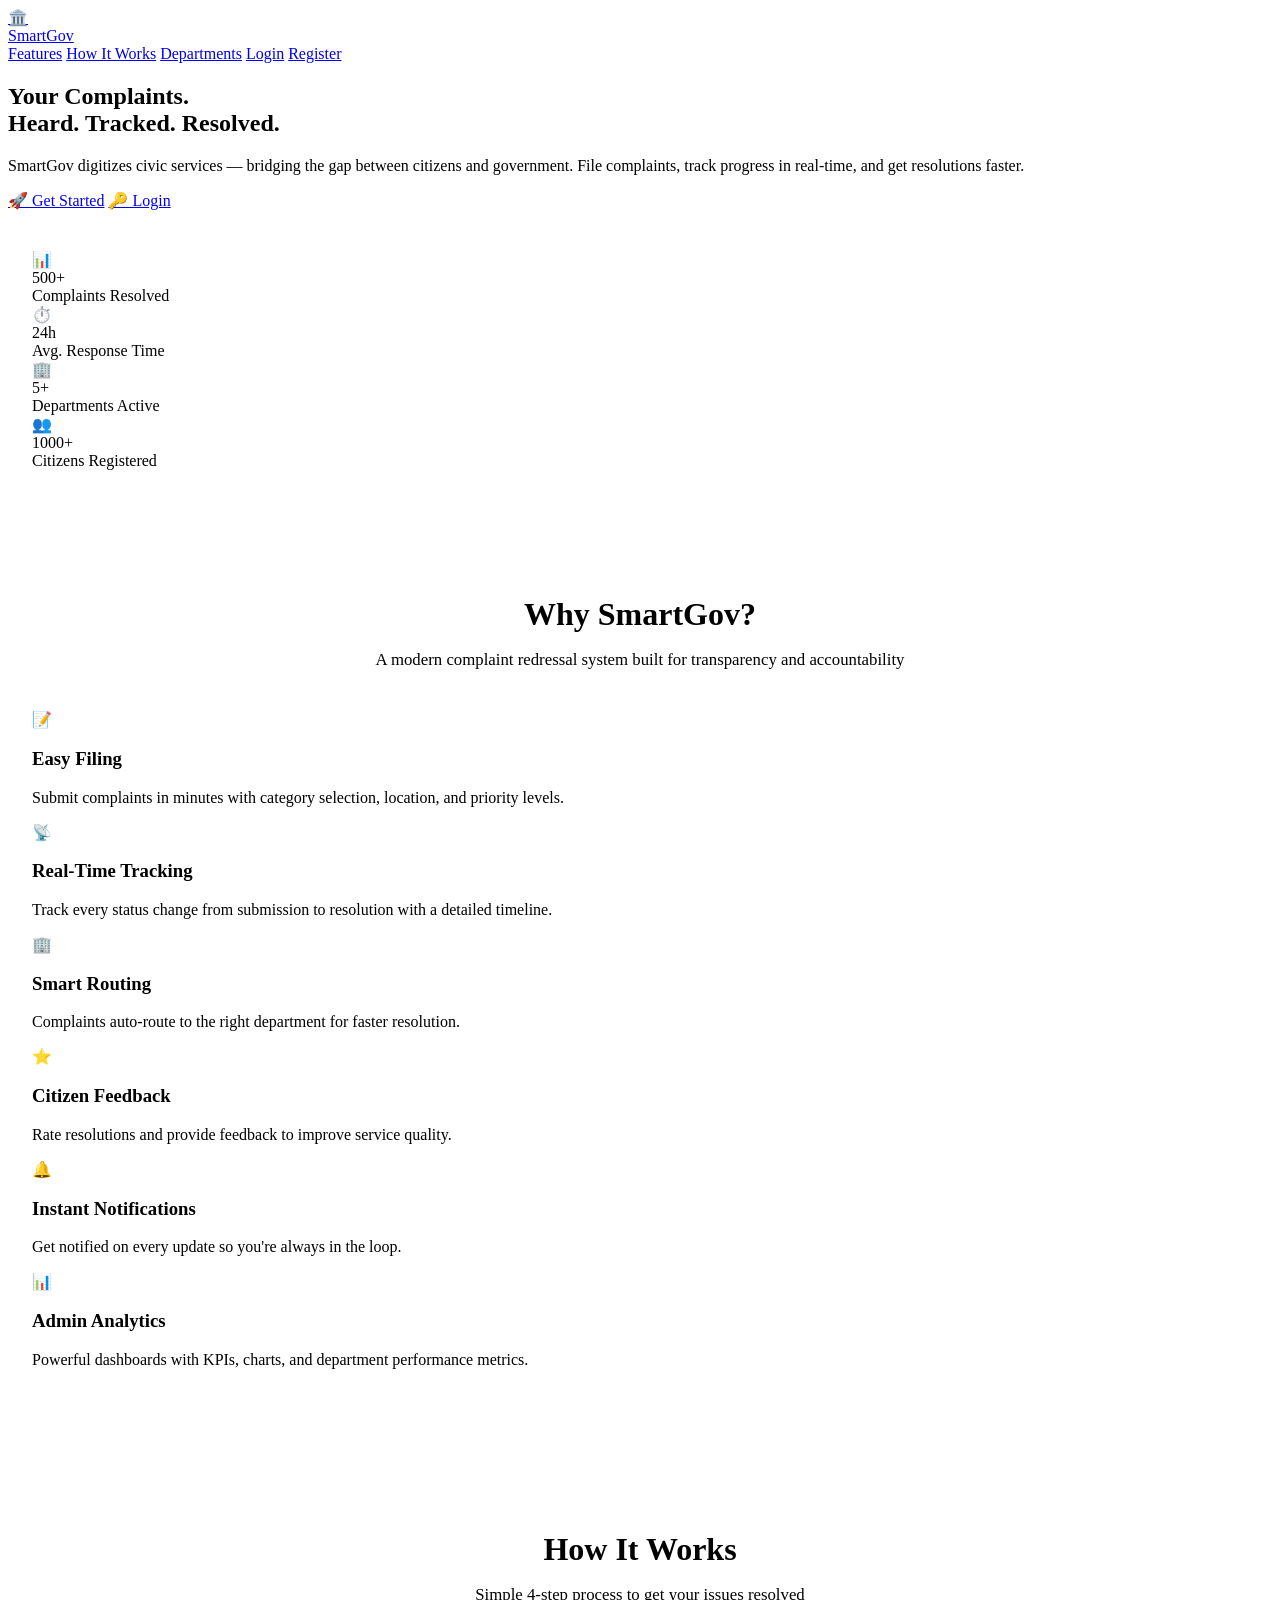
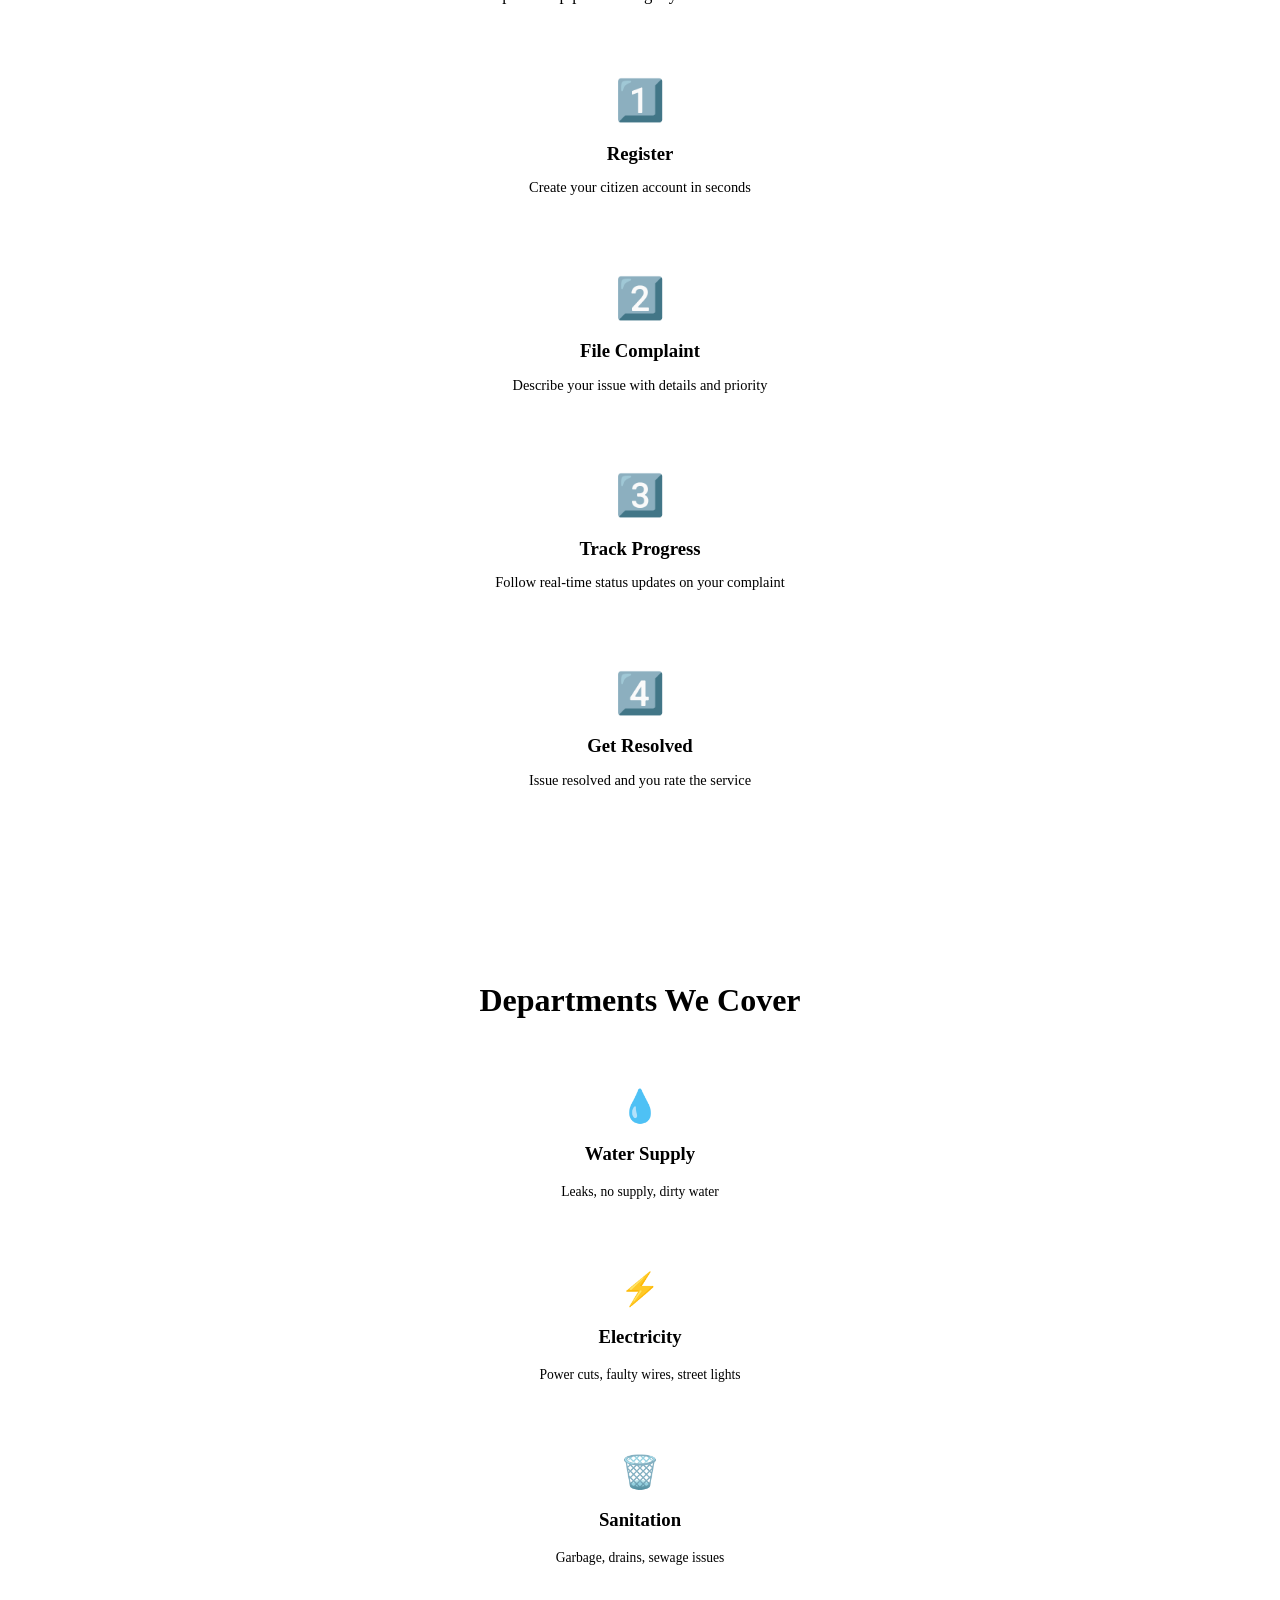
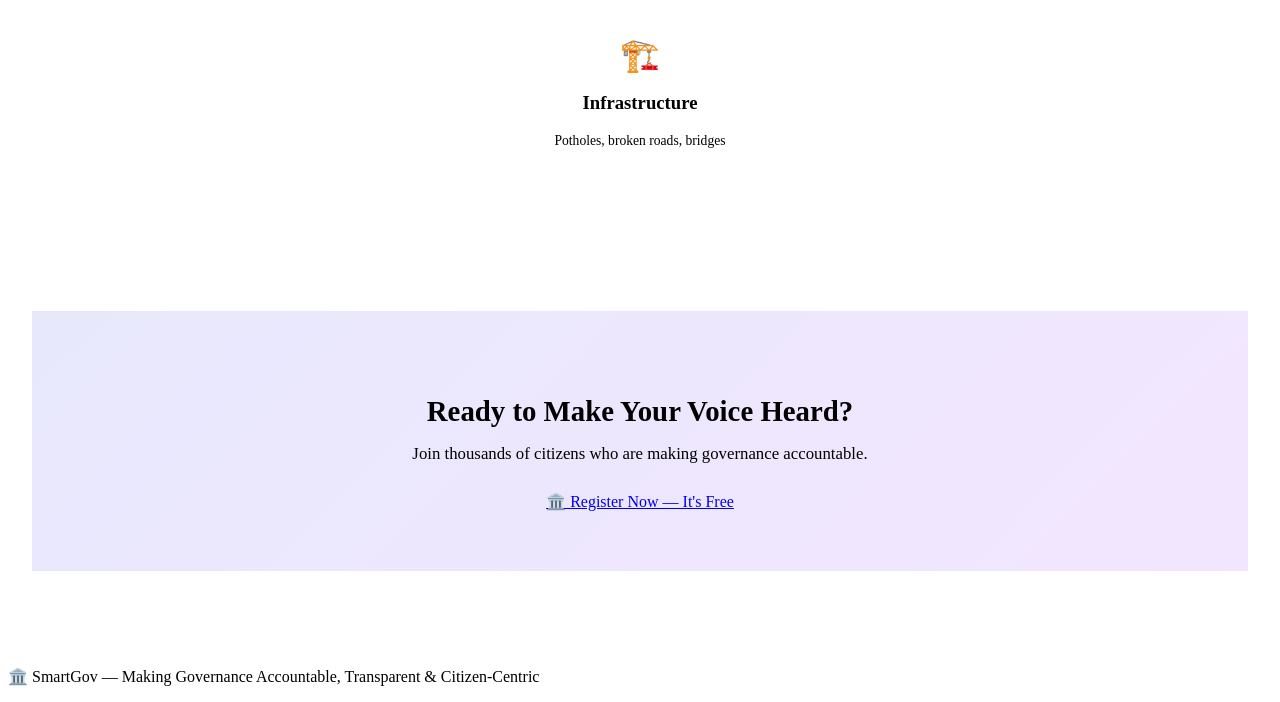
==== frontend/index.html @ c562d252 "🏛️ Initial commit: SmartGov — Smart Public Complaint & Grievance Redressal System - FastAPI backend " ====
<!DOCTYPE html>
<html lang="en">
<head>
  <meta charset="UTF-8">
  <meta name="viewport" content="width=device-width, initial-scale=1.0">
  <meta name="description" content="SmartGov — A digital platform for filing, tracking, and resolving civic complaints in real-time.">
  <title>SmartGov — Smart Public Complaint & Grievance Redressal</title>
  <link rel="stylesheet" href="/css/styles.css">
</head>
<body>
  <div class="page-wrapper">
    <nav class="navbar">
      <div class="container">
        <a href="/" class="navbar-brand">
          <div class="logo-icon">🏛️</div>
          <span>SmartGov</span>
        </a>
        <div class="navbar-links" id="landing-nav">
          <a href="#features">Features</a>
          <a href="#how-it-works">How It Works</a>
          <a href="#departments">Departments</a>
          <a href="/login.html" class="btn btn-ghost btn-sm">Login</a>
          <a href="/register.html" class="btn btn-primary btn-sm">Register</a>
        </div>
      </div>
    </nav>

    <main>
      <!-- Hero Section -->
      <section class="hero">
        <div class="hero-content container">
          <h1>Your Complaints.<br>Heard. Tracked. Resolved.</h1>
          <p>SmartGov digitizes civic services — bridging the gap between citizens and government. File complaints, track progress in real-time, and get resolutions faster.</p>
          <div class="hero-actions">
            <a href="/register.html" class="btn btn-primary btn-lg">🚀 Get Started</a>
            <a href="/login.html" class="btn btn-secondary btn-lg">🔑 Login</a>
          </div>
        </div>
      </section>

      <!-- Stats Section -->
      <section class="container" style="padding: 40px 24px;">
        <div class="grid-4 stagger">
          <div class="kpi-card accent">
            <div class="kpi-icon">📊</div>
            <div class="kpi-value">500+</div>
            <div class="kpi-label">Complaints Resolved</div>
          </div>
          <div class="kpi-card success">
            <div class="kpi-icon">⏱️</div>
            <div class="kpi-value">24h</div>
            <div class="kpi-label">Avg. Response Time</div>
          </div>
          <div class="kpi-card warning">
            <div class="kpi-icon">🏢</div>
            <div class="kpi-value">5+</div>
            <div class="kpi-label">Departments Active</div>
          </div>
          <div class="kpi-card info">
            <div class="kpi-icon">👥</div>
            <div class="kpi-value">1000+</div>
            <div class="kpi-label">Citizens Registered</div>
          </div>
        </div>
      </section>

      <!-- Features Section -->
      <section id="features" class="container" style="padding: 60px 24px;">
        <div style="text-align:center; margin-bottom:40px;">
          <h2 style="font-size:2rem; font-weight:700; margin-bottom:8px;">Why SmartGov?</h2>
          <p style="color:var(--text-muted); font-size:1.05rem;">A modern complaint redressal system built for transparency and accountability</p>
        </div>
        <div class="features-grid stagger">
          <div class="feature-card">
            <div class="feature-icon">📝</div>
            <h3>Easy Filing</h3>
            <p>Submit complaints in minutes with category selection, location, and priority levels.</p>
          </div>
          <div class="feature-card">
            <div class="feature-icon">📡</div>
            <h3>Real-Time Tracking</h3>
            <p>Track every status change from submission to resolution with a detailed timeline.</p>
          </div>
          <div class="feature-card">
            <div class="feature-icon">🏢</div>
            <h3>Smart Routing</h3>
            <p>Complaints auto-route to the right department for faster resolution.</p>
          </div>
          <div class="feature-card">
            <div class="feature-icon">⭐</div>
            <h3>Citizen Feedback</h3>
            <p>Rate resolutions and provide feedback to improve service quality.</p>
          </div>
          <div class="feature-card">
            <div class="feature-icon">🔔</div>
            <h3>Instant Notifications</h3>
            <p>Get notified on every update so you're always in the loop.</p>
          </div>
          <div class="feature-card">
            <div class="feature-icon">📊</div>
            <h3>Admin Analytics</h3>
            <p>Powerful dashboards with KPIs, charts, and department performance metrics.</p>
          </div>
        </div>
      </section>

      <!-- How It Works -->
      <section id="how-it-works" class="container" style="padding: 60px 24px;">
        <div style="text-align:center; margin-bottom:40px;">
          <h2 style="font-size:2rem; font-weight:700; margin-bottom:8px;">How It Works</h2>
          <p style="color:var(--text-muted); font-size:1.05rem;">Simple 4-step process to get your issues resolved</p>
        </div>
        <div class="grid-4 stagger">
          <div class="card" style="text-align:center; padding:32px;">
            <div style="font-size:2.5rem; margin-bottom:16px;">1️⃣</div>
            <h3 style="margin-bottom:8px;">Register</h3>
            <p style="color:var(--text-secondary); font-size:0.9rem;">Create your citizen account in seconds</p>
          </div>
          <div class="card" style="text-align:center; padding:32px;">
            <div style="font-size:2.5rem; margin-bottom:16px;">2️⃣</div>
            <h3 style="margin-bottom:8px;">File Complaint</h3>
            <p style="color:var(--text-secondary); font-size:0.9rem;">Describe your issue with details and priority</p>
          </div>
          <div class="card" style="text-align:center; padding:32px;">
            <div style="font-size:2.5rem; margin-bottom:16px;">3️⃣</div>
            <h3 style="margin-bottom:8px;">Track Progress</h3>
            <p style="color:var(--text-secondary); font-size:0.9rem;">Follow real-time status updates on your complaint</p>
          </div>
          <div class="card" style="text-align:center; padding:32px;">
            <div style="font-size:2.5rem; margin-bottom:16px;">4️⃣</div>
            <h3 style="margin-bottom:8px;">Get Resolved</h3>
            <p style="color:var(--text-secondary); font-size:0.9rem;">Issue resolved and you rate the service</p>
          </div>
        </div>
      </section>

      <!-- Departments -->
      <section id="departments" class="container" style="padding: 60px 24px;">
        <div style="text-align:center; margin-bottom:40px;">
          <h2 style="font-size:2rem; font-weight:700; margin-bottom:8px;">Departments We Cover</h2>
        </div>
        <div class="grid-4 stagger">
          <div class="card" style="text-align:center; padding:28px;">
            <div style="font-size:2rem; margin-bottom:12px;">💧</div>
            <h3>Water Supply</h3>
            <p style="color:var(--text-muted); font-size:0.85rem; margin-top:6px;">Leaks, no supply, dirty water</p>
          </div>
          <div class="card" style="text-align:center; padding:28px;">
            <div style="font-size:2rem; margin-bottom:12px;">⚡</div>
            <h3>Electricity</h3>
            <p style="color:var(--text-muted); font-size:0.85rem; margin-top:6px;">Power cuts, faulty wires, street lights</p>
          </div>
          <div class="card" style="text-align:center; padding:28px;">
            <div style="font-size:2rem; margin-bottom:12px;">🗑️</div>
            <h3>Sanitation</h3>
            <p style="color:var(--text-muted); font-size:0.85rem; margin-top:6px;">Garbage, drains, sewage issues</p>
          </div>
          <div class="card" style="text-align:center; padding:28px;">
            <div style="font-size:2rem; margin-bottom:12px;">🏗️</div>
            <h3>Infrastructure</h3>
            <p style="color:var(--text-muted); font-size:0.85rem; margin-top:6px;">Potholes, broken roads, bridges</p>
          </div>
        </div>
      </section>

      <!-- CTA -->
      <section class="container" style="padding: 60px 24px 80px; text-align:center;">
        <div class="card" style="padding:60px 40px; background: linear-gradient(135deg, rgba(99,102,241,0.15), rgba(168,85,247,0.15)); border-color: var(--accent);">
          <h2 style="font-size:1.8rem; font-weight:700; margin-bottom:12px;">Ready to Make Your Voice Heard?</h2>
          <p style="color:var(--text-secondary); margin-bottom:28px; font-size:1.05rem;">Join thousands of citizens who are making governance accountable.</p>
          <a href="/register.html" class="btn btn-primary btn-lg">🏛️ Register Now — It's Free</a>
        </div>
      </section>
    </main>

    <footer class="footer">
      <div class="container">
        <p>🏛️ SmartGov — Making Governance Accountable, Transparent & Citizen-Centric</p>
      </div>
    </footer>
  </div>

  <script>
    // If logged in, redirect to dashboard
    const user = JSON.parse(localStorage.getItem('smartgov_user') || 'null');
    if (user) {
      const nav = document.getElementById('landing-nav');
      const dashMap = { citizen: '/citizen/dashboard.html', staff: '/staff/dashboard.html', admin: '/admin/dashboard.html' };
      nav.innerHTML = `<a href="${dashMap[user.role]}" class="btn btn-primary btn-sm">Go to Dashboard →</a>`;
    }
  </script>
</body>
</html>
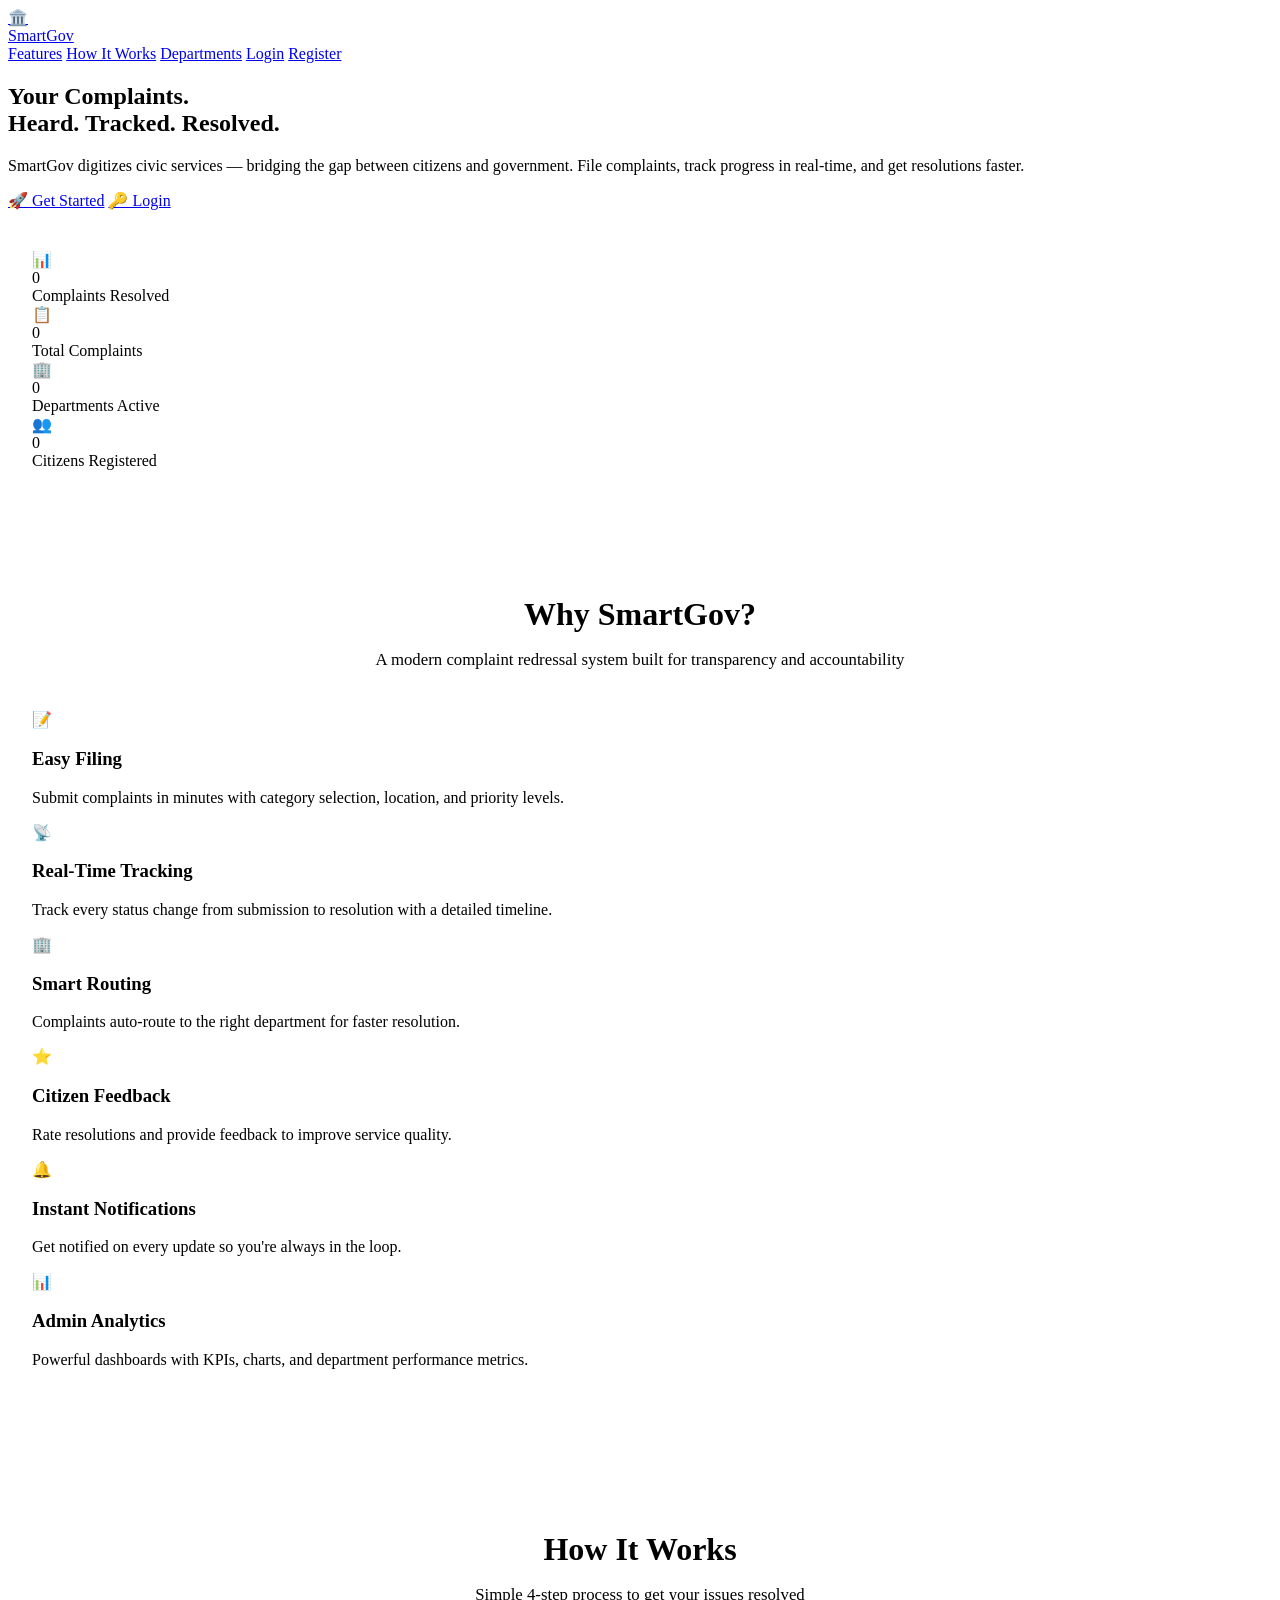
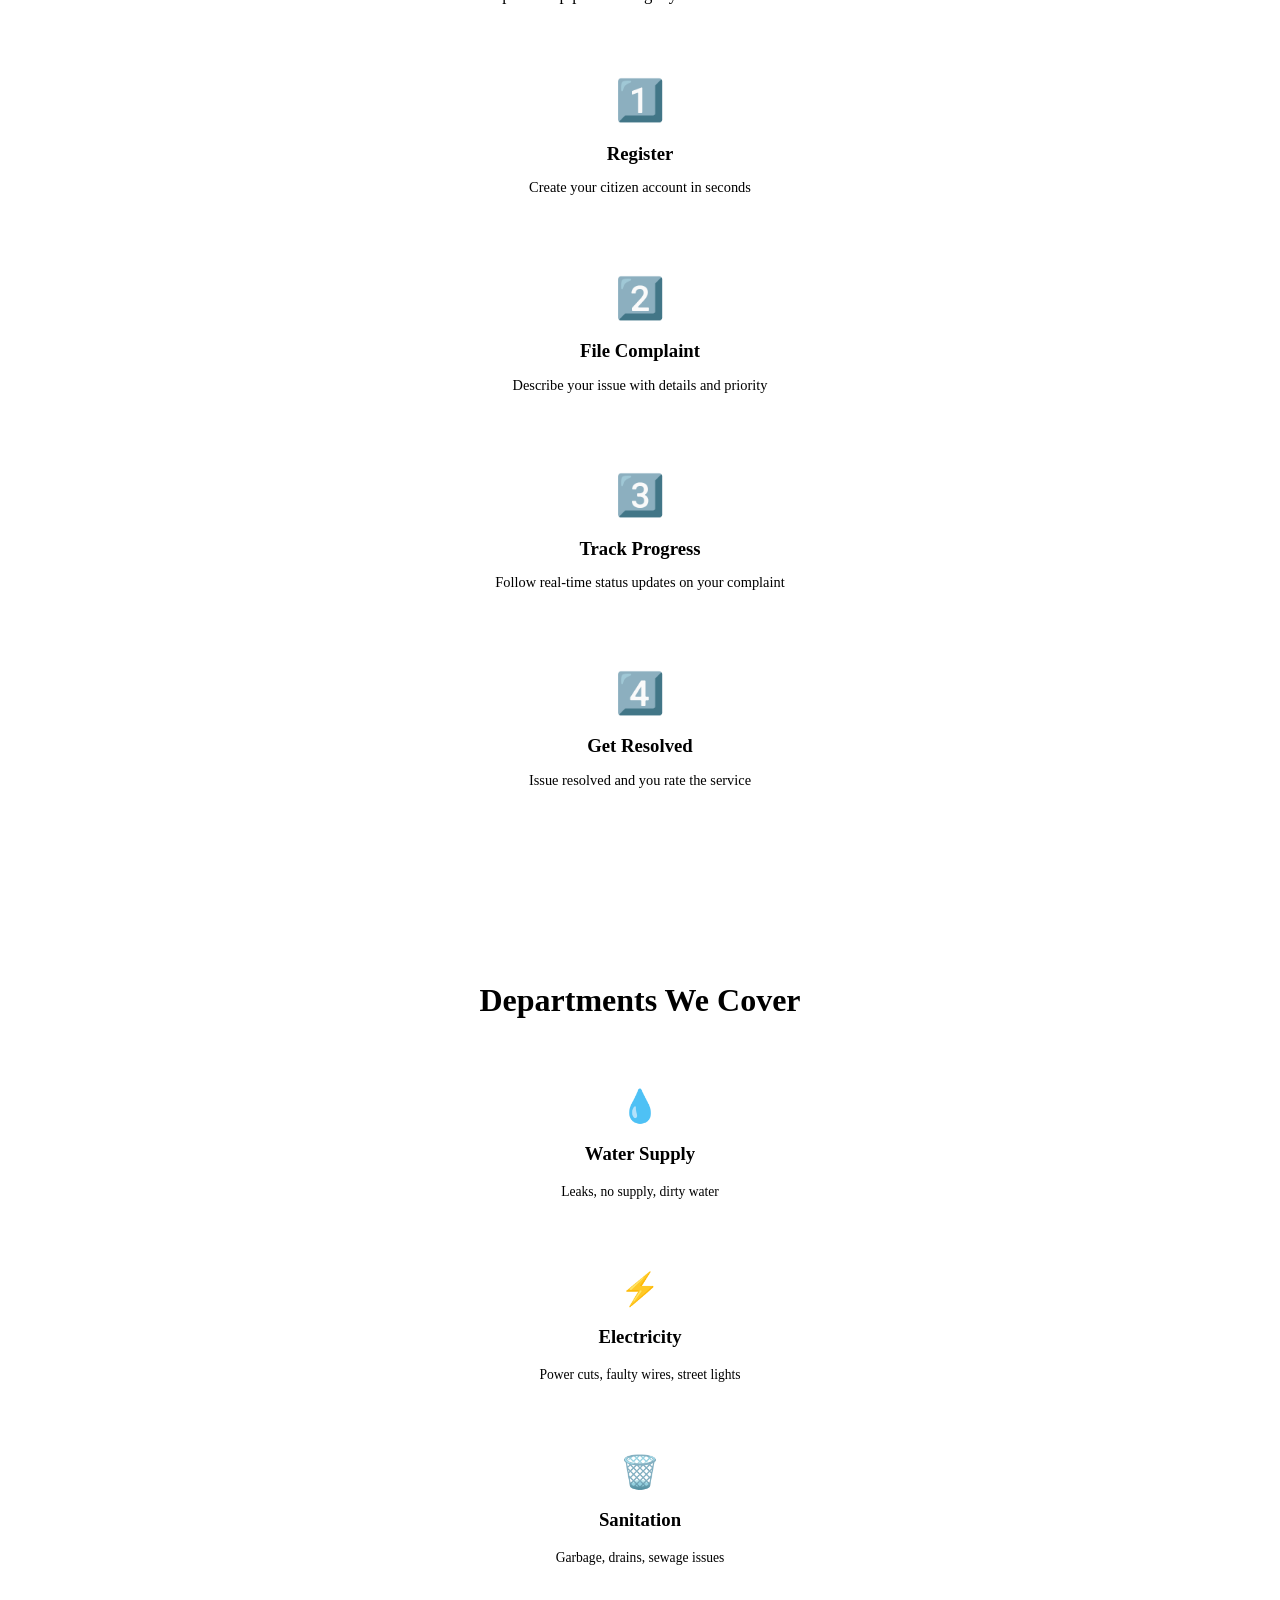
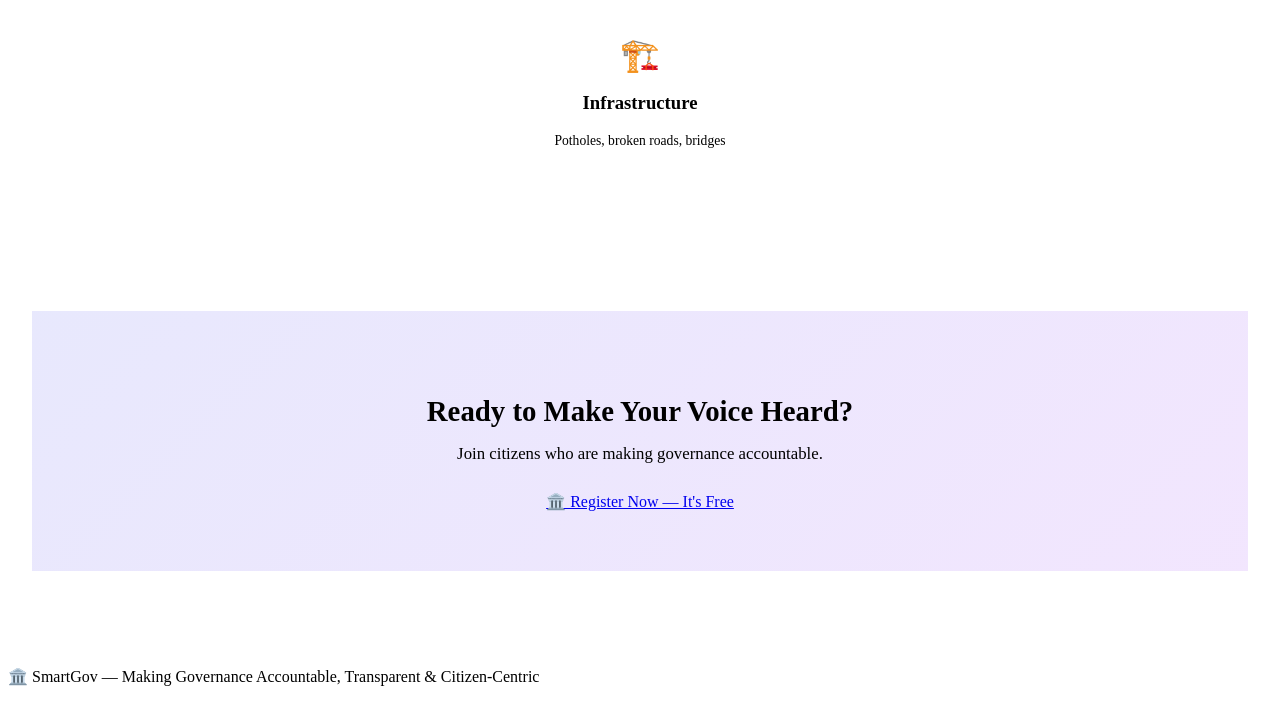
==== commit 4fe28c0a: "🔧 Fix: Show real stats from database instead of hardcoded numbers on landing page - Added public /ap" ====
--- a/frontend/index.html
+++ b/frontend/index.html
@@ -1,12 +1,15 @@
 <!DOCTYPE html>
 <html lang="en">
+
 <head>
   <meta charset="UTF-8">
   <meta name="viewport" content="width=device-width, initial-scale=1.0">
-  <meta name="description" content="SmartGov — A digital platform for filing, tracking, and resolving civic complaints in real-time.">
+  <meta name="description"
+    content="SmartGov — A digital platform for filing, tracking, and resolving civic complaints in real-time.">
   <title>SmartGov — Smart Public Complaint & Grievance Redressal</title>
   <link rel="stylesheet" href="/css/styles.css">
 </head>
+
 <body>
   <div class="page-wrapper">
     <nav class="navbar">
@@ -30,7 +33,8 @@
       <section class="hero">
         <div class="hero-content container">
           <h1>Your Complaints.<br>Heard. Tracked. Resolved.</h1>
-          <p>SmartGov digitizes civic services — bridging the gap between citizens and government. File complaints, track progress in real-time, and get resolutions faster.</p>
+          <p>SmartGov digitizes civic services — bridging the gap between citizens and government. File complaints,
+            track progress in real-time, and get resolutions faster.</p>
           <div class="hero-actions">
             <a href="/register.html" class="btn btn-primary btn-lg">🚀 Get Started</a>
             <a href="/login.html" class="btn btn-secondary btn-lg">🔑 Login</a>
@@ -43,22 +47,22 @@
         <div class="grid-4 stagger">
           <div class="kpi-card accent">
             <div class="kpi-icon">📊</div>
-            <div class="kpi-value">500+</div>
+            <div class="kpi-value" id="stat-resolved">—</div>
             <div class="kpi-label">Complaints Resolved</div>
           </div>
           <div class="kpi-card success">
-            <div class="kpi-icon">⏱️</div>
-            <div class="kpi-value">24h</div>
-            <div class="kpi-label">Avg. Response Time</div>
+            <div class="kpi-icon">📋</div>
+            <div class="kpi-value" id="stat-total">—</div>
+            <div class="kpi-label">Total Complaints</div>
           </div>
           <div class="kpi-card warning">
             <div class="kpi-icon">🏢</div>
-            <div class="kpi-value">5+</div>
+            <div class="kpi-value" id="stat-departments">—</div>
             <div class="kpi-label">Departments Active</div>
           </div>
           <div class="kpi-card info">
             <div class="kpi-icon">👥</div>
-            <div class="kpi-value">1000+</div>
+            <div class="kpi-value" id="stat-citizens">—</div>
             <div class="kpi-label">Citizens Registered</div>
           </div>
         </div>
@@ -68,7 +72,8 @@
       <section id="features" class="container" style="padding: 60px 24px;">
         <div style="text-align:center; margin-bottom:40px;">
           <h2 style="font-size:2rem; font-weight:700; margin-bottom:8px;">Why SmartGov?</h2>
-          <p style="color:var(--text-muted); font-size:1.05rem;">A modern complaint redressal system built for transparency and accountability</p>
+          <p style="color:var(--text-muted); font-size:1.05rem;">A modern complaint redressal system built for
+            transparency and accountability</p>
         </div>
         <div class="features-grid stagger">
           <div class="feature-card">
@@ -124,7 +129,8 @@
           <div class="card" style="text-align:center; padding:32px;">
             <div style="font-size:2.5rem; margin-bottom:16px;">3️⃣</div>
             <h3 style="margin-bottom:8px;">Track Progress</h3>
-            <p style="color:var(--text-secondary); font-size:0.9rem;">Follow real-time status updates on your complaint</p>
+            <p style="color:var(--text-secondary); font-size:0.9rem;">Follow real-time status updates on your complaint
+            </p>
           </div>
           <div class="card" style="text-align:center; padding:32px;">
             <div style="font-size:2.5rem; margin-bottom:16px;">4️⃣</div>
@@ -148,7 +154,8 @@
           <div class="card" style="text-align:center; padding:28px;">
             <div style="font-size:2rem; margin-bottom:12px;">⚡</div>
             <h3>Electricity</h3>
-            <p style="color:var(--text-muted); font-size:0.85rem; margin-top:6px;">Power cuts, faulty wires, street lights</p>
+            <p style="color:var(--text-muted); font-size:0.85rem; margin-top:6px;">Power cuts, faulty wires, street
+              lights</p>
           </div>
           <div class="card" style="text-align:center; padding:28px;">
             <div style="font-size:2rem; margin-bottom:12px;">🗑️</div>
@@ -165,9 +172,11 @@
 
       <!-- CTA -->
       <section class="container" style="padding: 60px 24px 80px; text-align:center;">
-        <div class="card" style="padding:60px 40px; background: linear-gradient(135deg, rgba(99,102,241,0.15), rgba(168,85,247,0.15)); border-color: var(--accent);">
+        <div class="card"
+          style="padding:60px 40px; background: linear-gradient(135deg, rgba(99,102,241,0.15), rgba(168,85,247,0.15)); border-color: var(--accent);">
           <h2 style="font-size:1.8rem; font-weight:700; margin-bottom:12px;">Ready to Make Your Voice Heard?</h2>
-          <p style="color:var(--text-secondary); margin-bottom:28px; font-size:1.05rem;">Join thousands of citizens who are making governance accountable.</p>
+          <p style="color:var(--text-secondary); margin-bottom:28px; font-size:1.05rem;">Join citizens who are making
+            governance accountable.</p>
           <a href="/register.html" class="btn btn-primary btn-lg">🏛️ Register Now — It's Free</a>
         </div>
       </section>
@@ -181,13 +190,30 @@
   </div>
 
   <script>
-    // If logged in, redirect to dashboard
+    // If logged in, show dashboard link
     const user = JSON.parse(localStorage.getItem('smartgov_user') || 'null');
     if (user) {
       const nav = document.getElementById('landing-nav');
       const dashMap = { citizen: '/citizen/dashboard.html', staff: '/staff/dashboard.html', admin: '/admin/dashboard.html' };
       nav.innerHTML = `<a href="${dashMap[user.role]}" class="btn btn-primary btn-sm">Go to Dashboard →</a>`;
     }
+
+    // Fetch real stats from the database
+    fetch('/api/stats')
+      .then(res => res.json())
+      .then(data => {
+        document.getElementById('stat-resolved').textContent = data.resolved;
+        document.getElementById('stat-total').textContent = data.total_complaints;
+        document.getElementById('stat-departments').textContent = data.total_departments;
+        document.getElementById('stat-citizens').textContent = data.total_citizens;
+      })
+      .catch(() => {
+        document.getElementById('stat-resolved').textContent = '0';
+        document.getElementById('stat-total').textContent = '0';
+        document.getElementById('stat-departments').textContent = '0';
+        document.getElementById('stat-citizens').textContent = '0';
+      });
   </script>
 </body>
-</html>
+
+</html>
